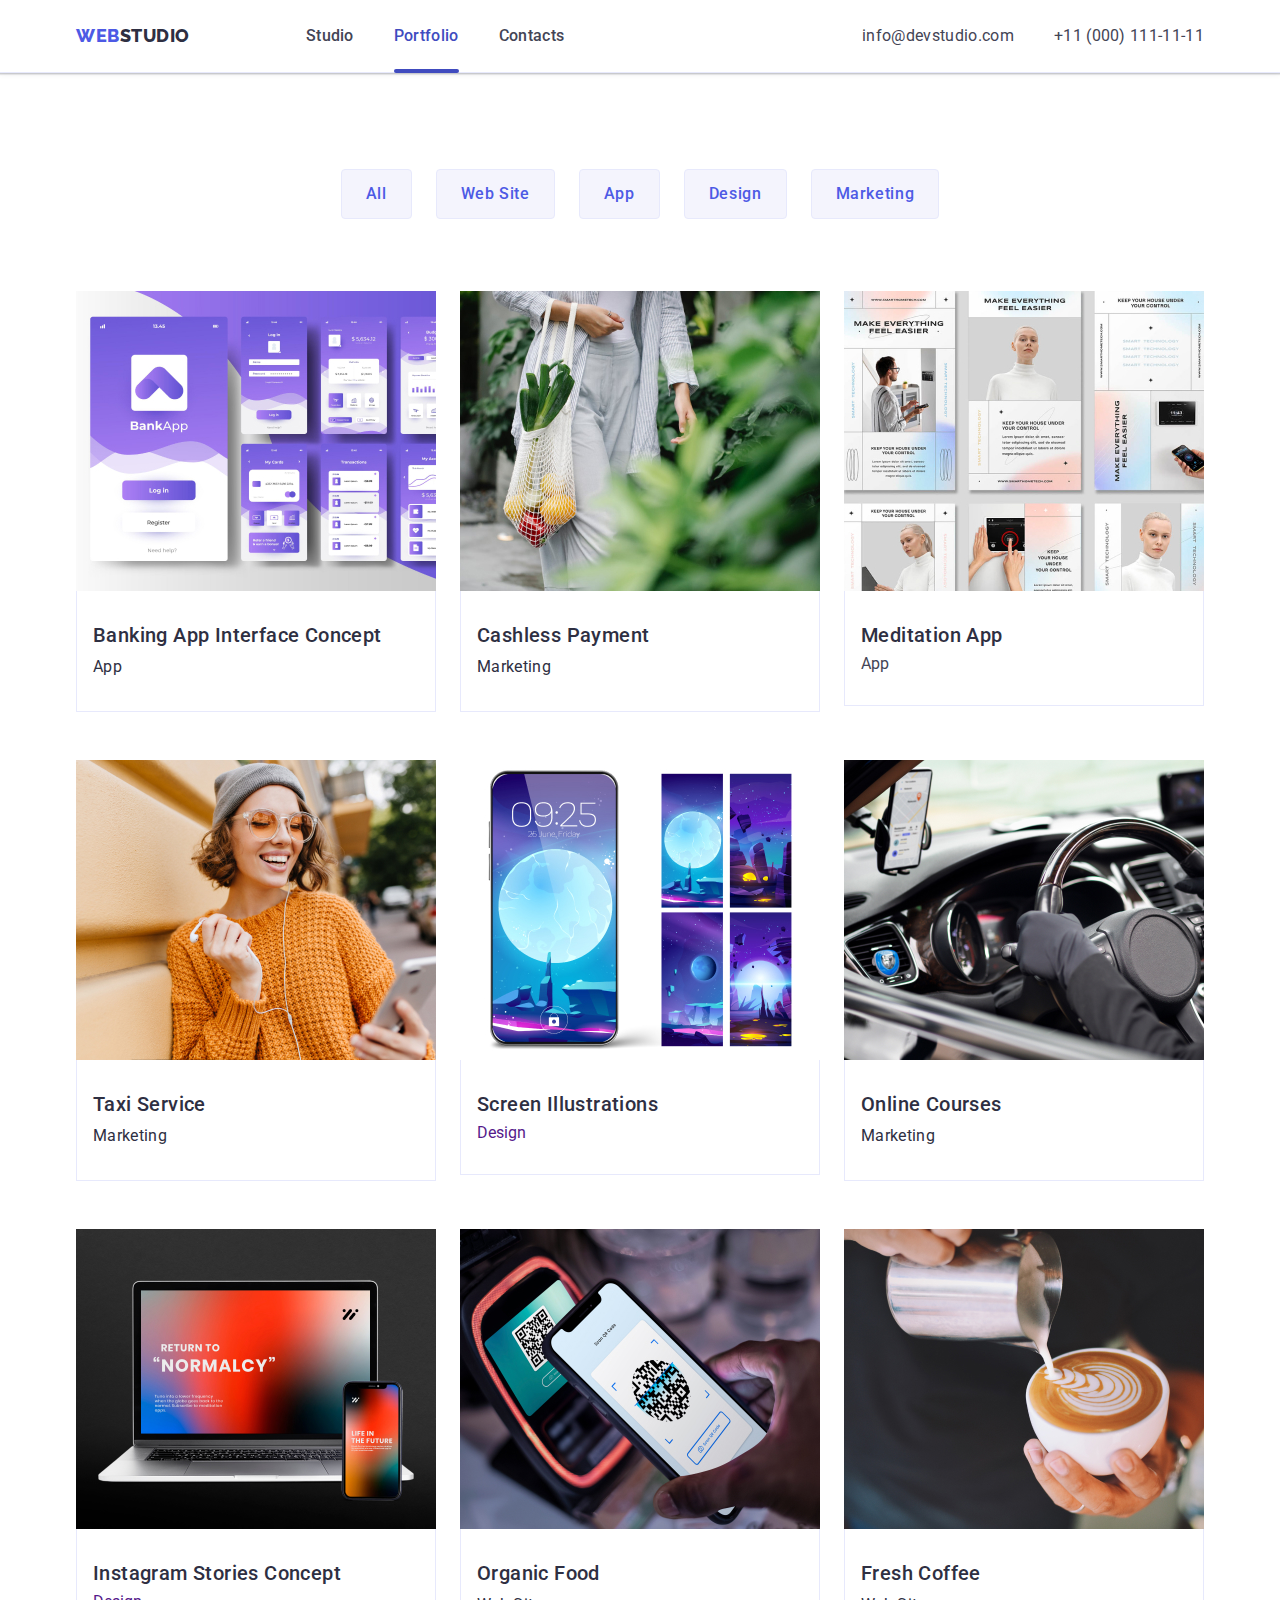
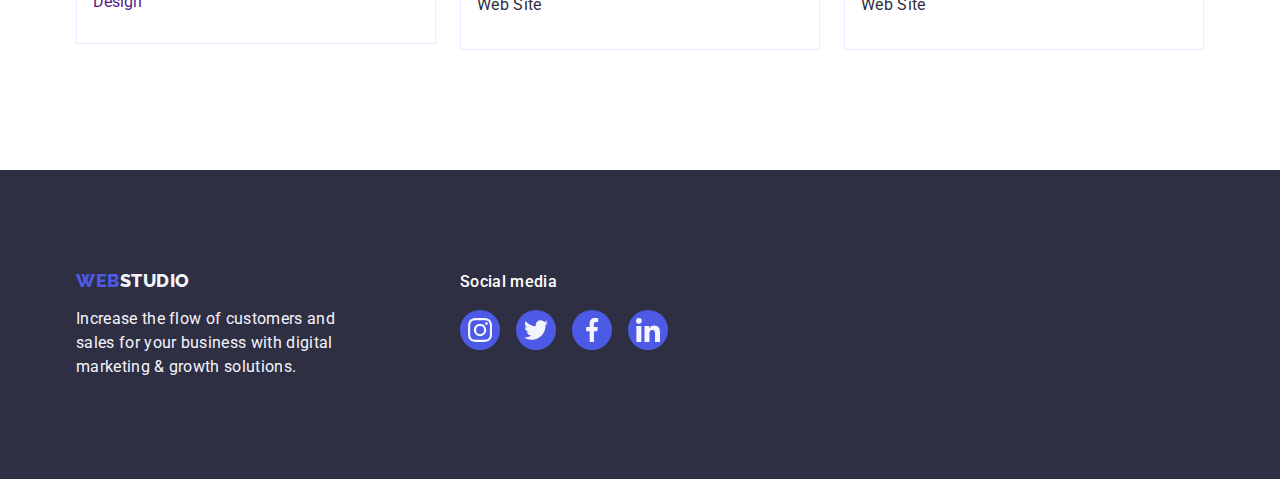
==== portfolio.html @ 9ed89370 "port" ====
<!DOCTYPE html>
<html lang="en">
  <head>
    <meta charset="UTF-8" />
    <meta name="viewport" content="width=device-width, initial-scale=1.0" />
    <title>Portfolio</title>
    <link rel="preconnect" href="https://fonts.googleapis.com" />
    <link rel="preconnect" href="https://fonts.gstatic.com" crossorigin />
    <link rel="preconnect" href="https://fonts.googleapis.com">
    <link rel="preconnect" href="https://fonts.gstatic.com" crossorigin>
    <link href="https://fonts.googleapis.com/css2?family=Montserrat:ital,wght@0,400;0,500;0,600;0,700;1,700&family=PT+Sans+Narrow:wght@400;700&family=Raleway:wght@800&display=swap" rel="stylesheet">
    <link href="https://fonts.googleapis.com/css2?family=Raleway:wght@500&family=Roboto:ital,wght@0,400;1,300&display=swap" rel="stylesheet"/>
    <link rel="preconnect" href="https://fonts.googleapis.com" />
    <link rel="preconnect" href="https://fonts.gstatic.com" crossorigin />
    <link rel="preconnect" href="https://fonts.googleapis.com">
    <link rel="preconnect" href="https://fonts.gstatic.com" crossorigin>
    <link href="https://fonts.googleapis.com/css2?family=Montserrat:ital,wght@0,400;0,500;0,600;0,700;1,700&family=PT+Sans+Narrow:wght@400;700&family=Raleway:wght@800&family=Roboto:wght@400;500;700&display=swap" rel="stylesheet">
    <link rel="stylesheet" href="https://cdn.jsdelivr.net/npm/modern-normalize@2.0.0/modern-normalize.min.css">
    <link rel="stylesheet" href="./css/styles.css" />
  </head>
  <body>
    <header class="header">
    <div class="header-nav container">
      <nav class="header-nav list">
        <a class="logo link" href="./index.html">Web<span class="header-span">Studio</span></a>
        <ul class="header-socials list">
          <li><a class="list-item link" href="./index.html">Studio</a></li>
          <li><a class="list-item current link" href="./portfolio.html">Portfolio</a></li>
          <li><a class="list-item link" href="">Contacts</a></li>
        </ul>
      </nav>
      <address class="address">
        <ul class="list">
          <li>
            <a class="address-link link" href="mailto:info@devstudio.com">info@devstudio.com</a>
          </li>
          <li>
            <a class="address-link link" href="tel:+110001111111">+11 (000) 111-11-11</a>
          </li>
        </ul>
      </address>
    </div>
    </header>
    <main>
      <section class="navigation">
        <div class="container">
        <h1 class="visually-hidden">Navigation</h1>
        <ul class="navigation-socials list">
          <li>
        <button class="navigation-button" type="button">All</button>
          </li>
          <li>
            <button class="navigation-button" type="button">Web Site</button>
          </li>
          <li>
            <button class="navigation-button" type="button">App</button>
          </li>
          <li>
            <button class="navigation-button" type="button">Design</button>
          </li>
          <li>
            <button class="navigation-button" type="button">Marketing</button>
          </li>
        </ul>
        <ul class="navigation-socials-portfolio list">
          <li class="navigation-list">
            <a href="" class="navigation-portfolio-link link">
            <div class="navigation-portfolio-image">
            <img src="./images/images-portfolio/img.jpg" alt="application interface" width="360" />
            <p class="navigation-section-image">14 Stylish and User-Friendly App Design Concepts · Task Manager App · Calorie Tracker App · Exotic Fruit Ecommerce App · Cloud Storage App</p>
            </div>
            <div class="navigation-container">
            <h2 class="navigation-title">Banking App Interface Concept</h2>
            <p class="navigation-section">App</p>
            </div>
            </a>
          </li>
          <li class="navigation-list">
            <a href="" class="navigation-portfolio-link link">
            <img src="./images/images-portfolio/img-1.jpg" alt="payment by phone" width="360" />
            <div class="navigation-container">
            <h2 class="navigation-title">Cashless Payment</h2>
            <p class="navigation-section">Marketing</p>
            </div>
            </a>
          </li>
          <li class="navigation-list">
            <a class="navigation-portfolio-link link">
            <img src="./images/images-portfolio/img-2.jpg" alt="meditation app" width="360" />
            <div class="navigation-container">
            <h2 class="navigation-title">Meditation App</h2>
            <p class="">App</p>
            </div>
            </a>
          </li>
          <li class="navigation-list">
            <a href="" class="navigation-portfolio-link link">
            <img src="./images/images-portfolio/img-3.jpg" alt="car" width="360" />
            <div class="navigation-container">
            <h2 class="navigation-title">Taxi Service</h2>
            <p class="navigation-section">Marketing</p>
            </div>
            </a>
          </li>
          <li class="navigation-list">
            <a href="" class="navigation-portfolio-link link">
            <img src="./images/images-portfolio/img-4.jpg" alt="Wallpaper for phone" width="360" />
            <div class="navigation-container">
            <h2 class="navigation-title">Screen Illustrations</h2>
            <p class="">Design</p>
            </div>
            </a>
          </li>
          <li class="navigation-list">
            <a href="" class="navigation-portfolio-link link">
            <img src="./images/images-portfolio/img-5.jpg" alt="woman with phone" width="360" />
            <div class="navigation-container">
            <h2 class="navigation-title">Online Courses</h2>
            <p class="navigation-section">Marketing</p>
            </div>
            </a>
          </li>
          <li class="navigation-list">
            <a href="" class="navigation-portfolio-link link">
            <img src="./images/images-portfolio/img-6.jpg" alt="Example of Instagram stories" width="360" />
            <div class="navigation-container">
            <h2 class="navigation-title">Instagram Stories Concept</h2>
            <p class="">Design</p>
            </div>
            </a>
          </li>
          <li class="navigation-list">
            <a href="" class="navigation-portfolio-link link">
            <img src="./images/images-portfolio/img-7.jpg" alt="Bag of vegetables" width="360" />
            <div class="navigation-container">
            <h2 class="navigation-title">Organic Food</h2>
            <p class="navigation-section">Web Site</p>
            </div>
            </a>
          </li>
          <li class="navigation-list">
            <a class="navigation-portfolio-link link">
            <img src="./images/images-portfolio/img-8.jpg" alt="Coffee" width="360" />
            <div class="navigation-container">
            <h2 class="navigation-title">Fresh Coffee</h2>
            <p class="navigation-section">Web Site</p>
            </div>
            </a>
          </li>
        </ul>
        </div>
      </section>
    </main>
    <footer class="footer">
      <div class="footer-container container">
        <div class="footer-tx">
      <a class="logo-footer link" href="./index.html">Web<span class="footer-span">Studio</span></a>
      <p class="footer-section">
        Increase the flow of customers and sales for your business with digital
        marketing & growth solutions.
      </p>
        </div>
        <div>
          <p class="footer-social-section">Social media</p>
          <ul class="footer-social-icon">
            <li class="footer-social-list">
              <a href="" class="footer-social-link">
                <svg class="footer-social-icon" width="24" height="24">
                  <use href="./images/icons.svg#icon-instagram"></use>
                </svg>
              </a>
            </li>
            <li class="footer-social-list">
              <a href="" class="footer-social-link">
                <svg class="footer-social-icon" width="24" height="24">
                  <use href="./images/icons.svg#icon-twitter"></use>
                </svg>
              </a>
            </li>
            <li class="footer-social-list">
              <a href="" class="footer-social-link">
                <svg class="footer-social-icon" width="24" height="24">
                  <use href="./images/icons.svg#icon-facebook"></use>
                </svg>
              </a>
            </li>
            <li class="footer-social-list">
              <a href="" class="footer-social-link">
                <svg class="footer-social-icon" width="24" height="24">
                  <use href="./images/icons.svg#icon-linkedin"></use>
                </svg>
              </a>
            </li>
          </ul>
        </div>
      </div>
    </footer>
  </body>
</html>
---- css/styles.css ----
/*Base style*/
:root{
--iris-color: #4D5AE5;
--ocean-color: #404BBF;
--navy-blue-color: #2E2F42;
--green-color: #31D0AA;
--slate-color: #434455;
--slate-color: #8E8F99;
--cornflower-color: #E7E9FC;
--cloud-color: #F4F4FD;
--navy-blue-modal-color: #2E2F42;
--grey-color: #2E2F42;
--white-color: #FFFFFF;
--dairy-color: #FCFCFC;

}
body{
font-family: 'Roboto', sans-serif;
color: #434455;
background-color: #FFFFFF;
}
h1,h2,h3,h4,h5,h6,p{
margin: 0;
}
ul,
ol {
list-style-type: none;
}
a{
text-decoration: none;
}
img{
display: block;
}
.visually-hidden {
position: absolute;
width: 1px;
height: 1px;
margin: -1px;
border: 0;
padding: 0;
    
white-space: nowrap;
clip-path: inset(100%);
clip: rect(0 0 0 0);
overflow: hidden;
}
.container{
width: 1158px;
margin: 0 auto;
padding: 0 15px;
}
.link{
text-decoration: none;
}
.list{
list-style: none;
display: flex;
gap: 40px;
margin: 0;
padding: 0;
}
    
/*Header styles*/
.header{
border-bottom: 1px solid #e7e9fc;
box-shadow: 0px 2px 1px rgba(46, 47, 66, 0.08), 0px 1px 1px rgba(46, 47, 66, 0.16), 0px 1px 6px rgba(46, 47, 66, 0.08);
}
.header-nav{
display: flex;
align-items: center;
}
.header-socials{
display: flex;
gap: 40px
}
.header-span{
color: #2e2f42;
}
.header-div{
display: flex;
align-items: center;
}
.logo{
font-family: 'Raleway', sans-serif;
font-weight: 800;
font-size: 18px;
line-height: 1.17;
letter-spacing: 0.03em;
text-transform: uppercase;
color: #4d5ae5;
margin-right: 76px;
display: inline-block;
}
.list-item{
display: block;
font-weight: 500;
line-height: 1.5;
letter-spacing: 0.02em;
color: #434455;
padding: 24px 0;
position: relative;
transition: color 250ms cubic-bezier(0.4, 0, 0.2, 1);
}
.list-item.current::after{
content: '';
position: absolute;
left: 0;
bottom: -1px;
width: 100%;
height: 4px;
background-color: #404bbf;
border-radius: 2px;
}
.list-item.current{
color: #404bbf;
}
.list-item:hover{
color: #404bbf;
}
.list-item:focus{
color: #404bbf;
}
.address{
font-style: normal;
margin-left: auto;
}
.address-link{
line-height: 1.5;
letter-spacing: 0.02em;
color: #434455;
transition: color 250ms cubic-bezier(0.4, 0, 0.2, 1);
}
.address-link:hover{
color: #404bbf;
}
.address-link:focus{
color: #404bbf;
}
    
/*Hero styles*/
.hero{
max-width: 1440px;
background-color: rgba(46, 47, 66, 0.7);
background-image: linear-gradient(
rgba(46, 47, 66, 0.7),
rgba(46, 47, 66, 0.7)
),
 url(../images/images-index/bk/bk-hero.jpg);
background-repeat: no-repeat;
background-position: center;
background-size: cover;
margin: 0 auto;
padding: 188px 0;
}
.hero-title{
margin: 0 auto;
font-size: 56px;
line-height: 1.07;
text-align: center;
letter-spacing: 0.02em;
color: #ffffff;
max-width: 496px;
}
.hero-button{
margin: 0 auto;
margin-top: 48px;
background-color: #4D5AE5;
font-family: 'Roboto', sans-serif;
font-size: 16px;
font-weight: 500;
line-height: 1.5;
letter-spacing: 0.04em;
color: #ffffff;
cursor: pointer;
display: block;
min-width: 169px;
height: 56px;
border: none;
border-radius: 4px;
transition: background-color 250ms cubic-bezier(0.4, 0, 0.2, 1);
}
.hero-button:hover{
background-color: #404BBF;
}
.hero-button:focus{
background-color: #404BBF;
}
    
/*Benefits styles*/
.benefits{
padding: 120px 0;
}
.benefits-title{
font-family: 'Roboto', sans-serif;
color: var(--NAVY-BLUE, #2E2F42);
margin: 0px;
margin-bottom: 8px;
font-size: 20px;
font-style: normal;
font-weight: 500;
line-height: 24px; /* 120% */
letter-spacing: 0.4px;
}
.benefits-section{
font-family: 'Roboto', sans-serif;
color: var(--NAVY-BLUE, #2E2F42);
margin: 0px;
font-family: 'Roboto', sans-serif;
font-size: 16px;
font-style: normal;
font-weight: 400;
line-height: 24px; /* 150% */
letter-spacing: 0.32px;
}
.benefits-socials{
display: flex;
gap: 24px;
margin: 0px;
padding: 0px;
}
.benefits-list{
width: calc((100% - 72px) / 4);
}
.benefits-icons{
display: flex;
align-items: center;
justify-content: center;
height: 112px;
background-color: #f4f4fd;
border-radius: 4px;
margin-bottom: 8px;
}
.benefits-icon{

}
    
/*Intent styles*/
.intent{
padding-bottom: 120px;
}
.intent-title{
font-family: 'Roboto', sans-serif;
text-align: center;
margin: 0px;
margin-bottom: 72px;
color: var(--NAVY-BLUE, #2E2F42);
font-size: 36px;
line-height: 40px; /* 111.111% */
letter-spacing: 0.72px;
text-transform: capitalize;
}
.intent-socials{
gap: 24px;
}
.intent-list{
width: calc((100% - 48px) / 3);
}
    
/*Team styles*/
.team{
background: var(--CLOUD, #F4F4FD);
padding: 120px 0;
}
.team-title{
font-family: 'Roboto', sans-serif;
color: var(--NAVY-BLUE, #2E2F42);
text-align: center;
margin-bottom: 72px;
font-size: 36px;
font-style: normal;
font-weight: 700;
line-height: 40px; /* 111.111% */
letter-spacing: 0.72px;
text-transform: capitalize;
}
.team-list{
border-radius: 0px 0px 4px 4px;
box-shadow: 0px 1px 6px rgba(46, 47, 66, 0.08), 0px 1px 1px rgba(46, 47, 66, 0.16), 0px 2px 1px rgba(46, 47, 66, 0.08);
}
.team-section{
font-family: 'Roboto', sans-serif;
color: var(--SLATE, #434455);
margin: 0px;
text-align: center;
font-size: 16px;
font-style: normal;
font-weight: 400;
line-height: 24px; /* 150% */
letter-spacing: 0.32px;
padding-bottom: 8px;
}
.team-socials{
gap: 24px;
}
.team-container{
padding: 32px 0;
border-radius: 0px 0px 4px 4px;
background: var(--WHITE, #FFF);
box-shadow: 0px 2px 1px 0px rgba(46, 47, 66, 0.08), 0px 1px 1px 0px rgba(46, 47, 66, 0.16), 0px 1px 6px 0px rgba(46, 47, 66, 0.08);

}
.team-title-card{
font-family: 'Roboto', sans-serif;
color: var(--NAVY-BLUE, #2E2F42);
margin: 0px;
text-align: center;
margin-bottom: 8px;
font-size: 20px;
font-style: normal;
font-weight: 500;
line-height: 24px; /* 120% */
letter-spacing: 0.4px;
}
.team-icons{
display: flex;
justify-content: center;
gap: 24px;
padding: 0;
}
.team-list-icon{
width: 40px;
height: 40px;
}
.team-link-icon{
width: 100%;
height: 100%;
background-color: #4d5ae5;
border-radius: 50%;
display: flex;
align-items: center;
justify-content: center;
transition: background-color 250ms cubic-bezier(0.4, 0, 0.2, 1);
cursor: pointer;
}
.team-link-icon:hover,
.team-link-icon:focus{
background-color: #404bbf;
}
.team-icon{
fill: #f4f4fd;
}

/*Customers styles*/
.customers{
padding: 120px 0;
}
.customers-title{
color: var(--NAVY-BLUE, #2E2F42);
text-align: center;
font-family: 'Roboto', sans-serif;
font-size: 36px;
font-style: normal;
font-weight: 700;
line-height: 1.11;
letter-spacing: 0.72px;
text-transform: capitalize;
margin-bottom: 72px;
}
.customers-icons{
display: flex;
gap: 24px;
padding: 0;
margin: 0;
}
.customers-list{
width: calc((100% - 120px) / 6);
height: 88px;
}
.customers-link{
width: 100%;
height: 100%;
border: 1px solid #8e8f99;
border-radius: 4px;
display: flex;
align-items: center;
justify-content: center;
color: #8e8f99;
transition: border-color 250ms cubic-bezier(0.4, 0, 0.2, 1), color 250ms cubic-bezier(0.4, 0, 0.2, 1);
}
.customers-link:hover,
.customers-link:focus {
border-color: #404bbf;
color: #404bbf;
}
.customers-icon{
fill: currentColor;
cursor: pointer;
}


/*Footer styles*/
.footer{
background-color: #2e2f42;
padding: 100px 0;
}
.footer-span{
color: #f4f4fd;
}
.footer-section{
line-height: 1.5;
color: #F4F4FD;
letter-spacing: 0.02em;
max-width: 264px;
}
.logo-footer{
font-family: 'Raleway', sans-serif;
font-weight: 800;
font-size: 18px;
line-height: 1.17;
letter-spacing: 0.03em;
text-transform: uppercase;
color: #4d5ae5;
margin-right: 76px;
display: inline-block;
margin-bottom: 16px;
}
.footer-container{
display: flex;
align-items: baseline;
width: 1158px;
padding: 0 15px;
}
.footer-tx{
margin-right: 120px
}
.footer-social-section{
font-weight: 500;
font-size: 16px;
line-height: 1.5;
letter-spacing: 0.02em;
color: #FFFFFF;
margin-bottom: 16px;
}
.footer-social-icon{
display: flex;
gap: 16px;
}
.footer-social-list{
width: 40px;
height: 40px;
}
.footer-social-link{
width: 100%;
height: 100%;
background-color: #4d5ae5;
border-radius: 50%;
display: flex;
align-items: center;
justify-content: center;
transition: background-color 250ms cubic-bezier(0.4, 0, 0.2, 1);
cursor: pointer;
}
.footer-social-link:hover{
background-color: #31d0aa;
}
.footer-social-link:focus{
background-color: #31d0aa;
}

.footer-social-icon{
fill: #f4f4fd;
padding: 0;
margin: 0;
}
    
/*navigation-portfolio*/
.navigation{
padding: 96px 0 120px 0;
}
.navigation-button{
background-color: #F4F4FD;
font-family: 'Roboto', sans-serif;
font-size: 16px;
font-weight: 500;
line-height: 1.5;
letter-spacing: 0.04em;
color: #4d5ae5;
cursor: pointer;
padding: 12px 24px;
border: 1px solid #e7e9fc;
border-radius: 4px;
transition: color 250ms cubic-bezier(0.4, 0, 0.2, 1), background-color 250ms cubic-bezier(0.4, 0, 0.2, 1), border-color 250ms cubic-bezier(0.4, 0, 0.2, 1), box-shadow 250ms cubic-bezier(0.4, 0, 0.2, 1);
}
.navigation-button:hover{
background-color: #404BBF;
color: #FFFFFF;
border: 1px solid transparent;
box-shadow: 0px 3px 1px rgba(0, 0, 0, 0.1), 0px 2px 1px rgba(0, 0, 0, 0.08), 0px 2px 2px rgba(0, 0, 0, 0.12);
}
.navigation-button:focus{
background-color: #404BBF;
color: #FFFFFF;
border: 1px solid transparent;
box-shadow: 0px 3px 1px rgba(0, 0, 0, 0.1), 0px 2px 1px rgba(0, 0, 0, 0.08), 0px 2px 2px rgba(0, 0, 0, 0.12);
}
.navigation-socials{
justify-content: center;
gap: 24px;
margin-bottom: 72px;
}
.navigation-socials-portfolio{
flex-wrap: wrap;
column-gap: 24px;
row-gap: 48px;
}
.navigation-container{
padding: 32px 16px;
border: 1px solid #e7e9fc;
border-top: none;
}
.navigation-title{
color: #2E2F42;
font-size: 20px;
font-style: normal;
font-weight: 500;
line-height: 24px;
letter-spacing: 0.4px;
margin-bottom: 8px;
}
.navigation-list{

}
.navigation-section{
color: #2E2F42;
font-size: 16px;
font-style: normal;
font-weight: 400;
line-height: 24px;
letter-spacing: 0.32px;
}
.navigation-portfolio-link{
display: block;
cursor: pointer;
transition: box-shadow 250ms cubic-bezier(0.4, 0, 0.2, 1);
}
.navigation-portfolio-link:hover{
box-shadow: 0px 1px 6px rgba(46, 47, 66, 0.08), 0px 1px 1px rgba(46, 47, 66, 0.16), 0px 2px 1px rgba(46, 47, 66, 0.08);
}
.navigation-portfolio-link:focus{
box-shadow: 0px 1px 6px rgba(46, 47, 66, 0.08), 0px 1px 1px rgba(46, 47, 66, 0.16), 0px 2px 1px rgba(46, 47, 66, 0.08);
}
.navigation-portfolio-link:hover .navigation-container .navigation-section,
.navigation-portfolio-link:focus .navigation-container .navigation-section{
transform: translateY(0%);
}
.navigation-portfolio-image{
position: relative;
overflow: hidden;
}
.navigation-section-image{
position: absolute;
top: 0;
font-size: 16px;
line-height: 1.5;
letter-spacing: 0.02em;
color: #f4f4fd;
padding: 40px 32px;
background-color: #4d5ae5;
height: 100%;
width: 100%;
transform: translateY(100%);
transition: transform 250ms cubic-bezier(0.4, 0, 0.2, 1);
}

/*container-portfolio*/
.header-container-portfolio{
display: flex;
width: 1158px;
margin: 0 auto;
padding: 0 15px;
}

/* Modal */
.backdrop{
background-color:rgba(46, 47, 66, 0.4) ;
width: 100%;
height: 100%;
position: fixed;
left: 0;
top: 0;
transition: opacity 250ms cubic-bezier(0.4, 0, 0.2, 1), visibility 250ms cubic-bezier(0.4, 0, 0.2, 1);}
.modal{
position: absolute;
top: 50%;
left: 50%;
transform: translate(-50%, -50%) scale(1);
transition: transform 250ms cubic-bezier(0.4, 0, 0.2, 1);
width: 408px;
min-height: 584px;
border-radius: 4px;
background-color: var(--DAIRY, #FCFCFC);
box-shadow: 0px 2px 1px 0px rgba(0, 0, 0, 0.20), 0px 1px 3px 0px rgba(0, 0, 0, 0.12), 0px 1px 1px 0px rgba(0, 0, 0, 0.14);
}
.backdrop .id-hidden .modal{
transform: translateY(-100%), translateX(-0%) scale(0.4);
}
.modal-button{
position: absolute;
top: 24px;
right: 24px;
border-radius: 50%;
display: flex;
justify-content: center;
align-items: center;
width: 24px;
height: 24px;
background-color: #e7e9fc;
border: 1px solid rgba(0, 0, 0, 0.1);
padding: 0;
cursor: pointer;
transition: background-color 250ms cubic-bezier(0.4, 0, 0.2, 1), border 250ms cubic-bezier(0.4, 0, 0.2, 1);
color: #2E2F42;
}
.modal-button:hover{
background-color: #404bbf;
border: none;
}
.modal-button:focus{
background-color: #404bbf;
border: none;
}
.icon-close{
fill: currentColor;
transition: fill 250ms cubic-bezier(0.4, 0, 0.2, 1);
}
.modal-button:hover,
.modal-button:focus{
color:  #FFFFFF;
}
.is-hidden{
opacity: 0;
pointer-events: none;
visibility: hidden;
}
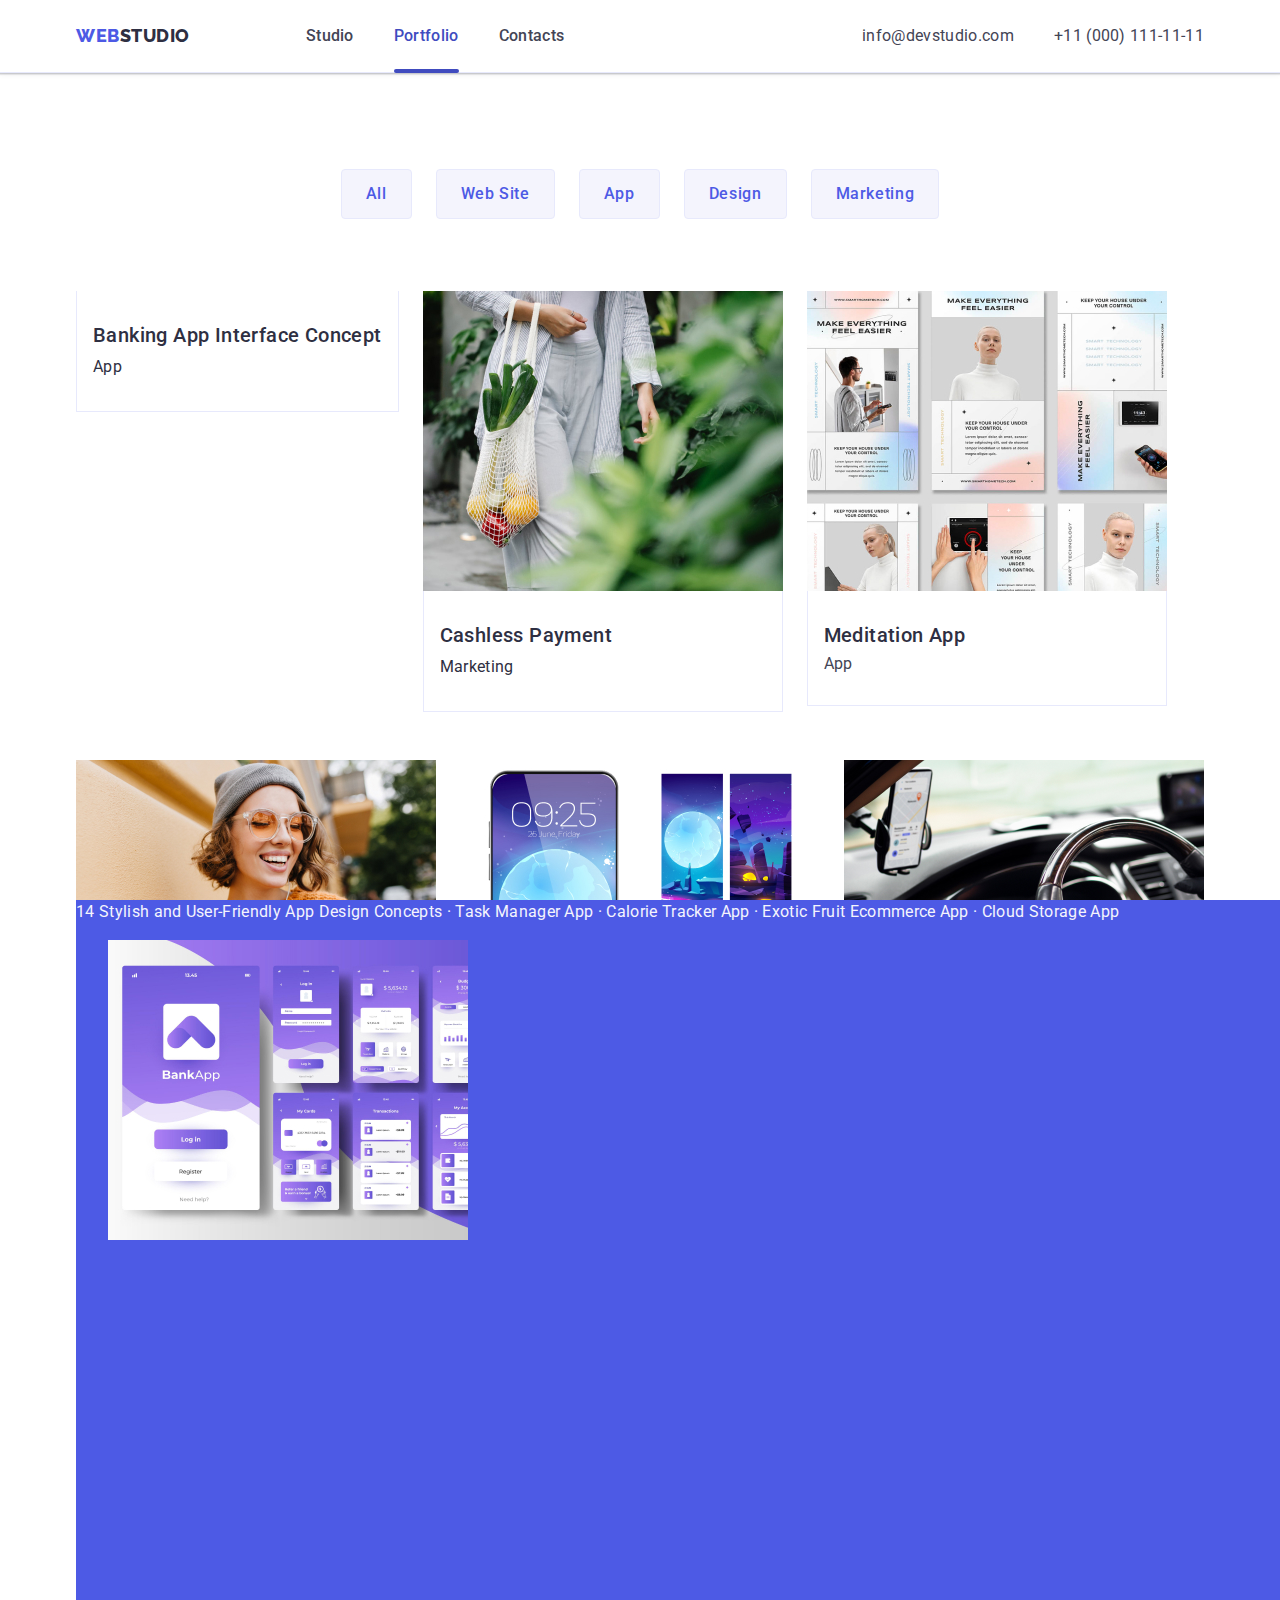
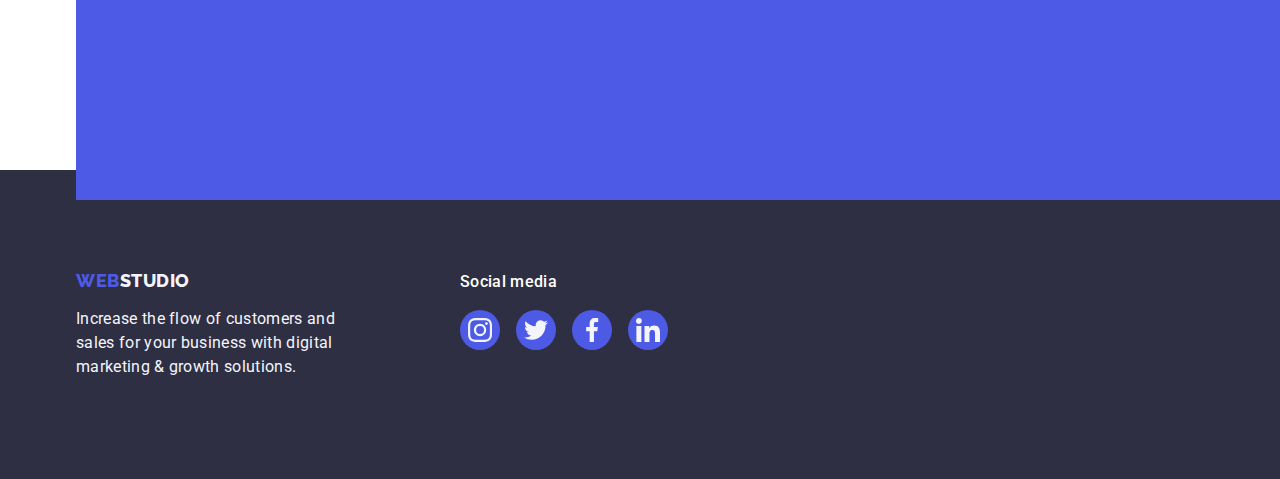
==== commit 6590784a: "port" ====
--- a/portfolio.html
+++ b/portfolio.html
@@ -65,9 +65,11 @@
         <ul class="navigation-socials-portfolio list">
           <li class="navigation-list">
             <a href="" class="navigation-portfolio-link link">
-            <div class="navigation-portfolio-image">
+            <div class="navigation-section-image">
             <img src="./images/images-portfolio/img.jpg" alt="application interface" width="360" />
-            <p class="navigation-section-image">14 Stylish and User-Friendly App Design Concepts · Task Manager App · Calorie Tracker App · Exotic Fruit Ecommerce App · Cloud Storage App</p>
+            <div class="overlay">
+              <p> 14 Stylish and User-Friendly App Design Concepts · Task Manager App · Calorie Tracker App · Exotic Fruit Ecommerce App · Cloud Storage App</p>
+            </div>
             </div>
             <div class="navigation-container">
             <h2 class="navigation-title">Banking App Interface Concept</h2>
--- a/css/styles.css
+++ b/css/styles.css
@@ -540,8 +540,8 @@
 .navigation-portfolio-link:focus{
 box-shadow: 0px 1px 6px rgba(46, 47, 66, 0.08), 0px 1px 1px rgba(46, 47, 66, 0.16), 0px 2px 1px rgba(46, 47, 66, 0.08);
 }
-.navigation-portfolio-link:hover .navigation-container .navigation-section,
-.navigation-portfolio-link:focus .navigation-container .navigation-section{
+.navigation-portfolio-link:hover .overlay,
+.navigation-portfolio-link:focus .overlay{
 transform: translateY(0%);
 }
 .navigation-portfolio-image{
@@ -562,6 +562,12 @@
 transform: translateY(100%);
 transition: transform 250ms cubic-bezier(0.4, 0, 0.2, 1);
 }
+.overlay{
+position: absolute;
+top: 0;
+left: 0;
+}
+
 
 /*container-portfolio*/
 .header-container-portfolio{
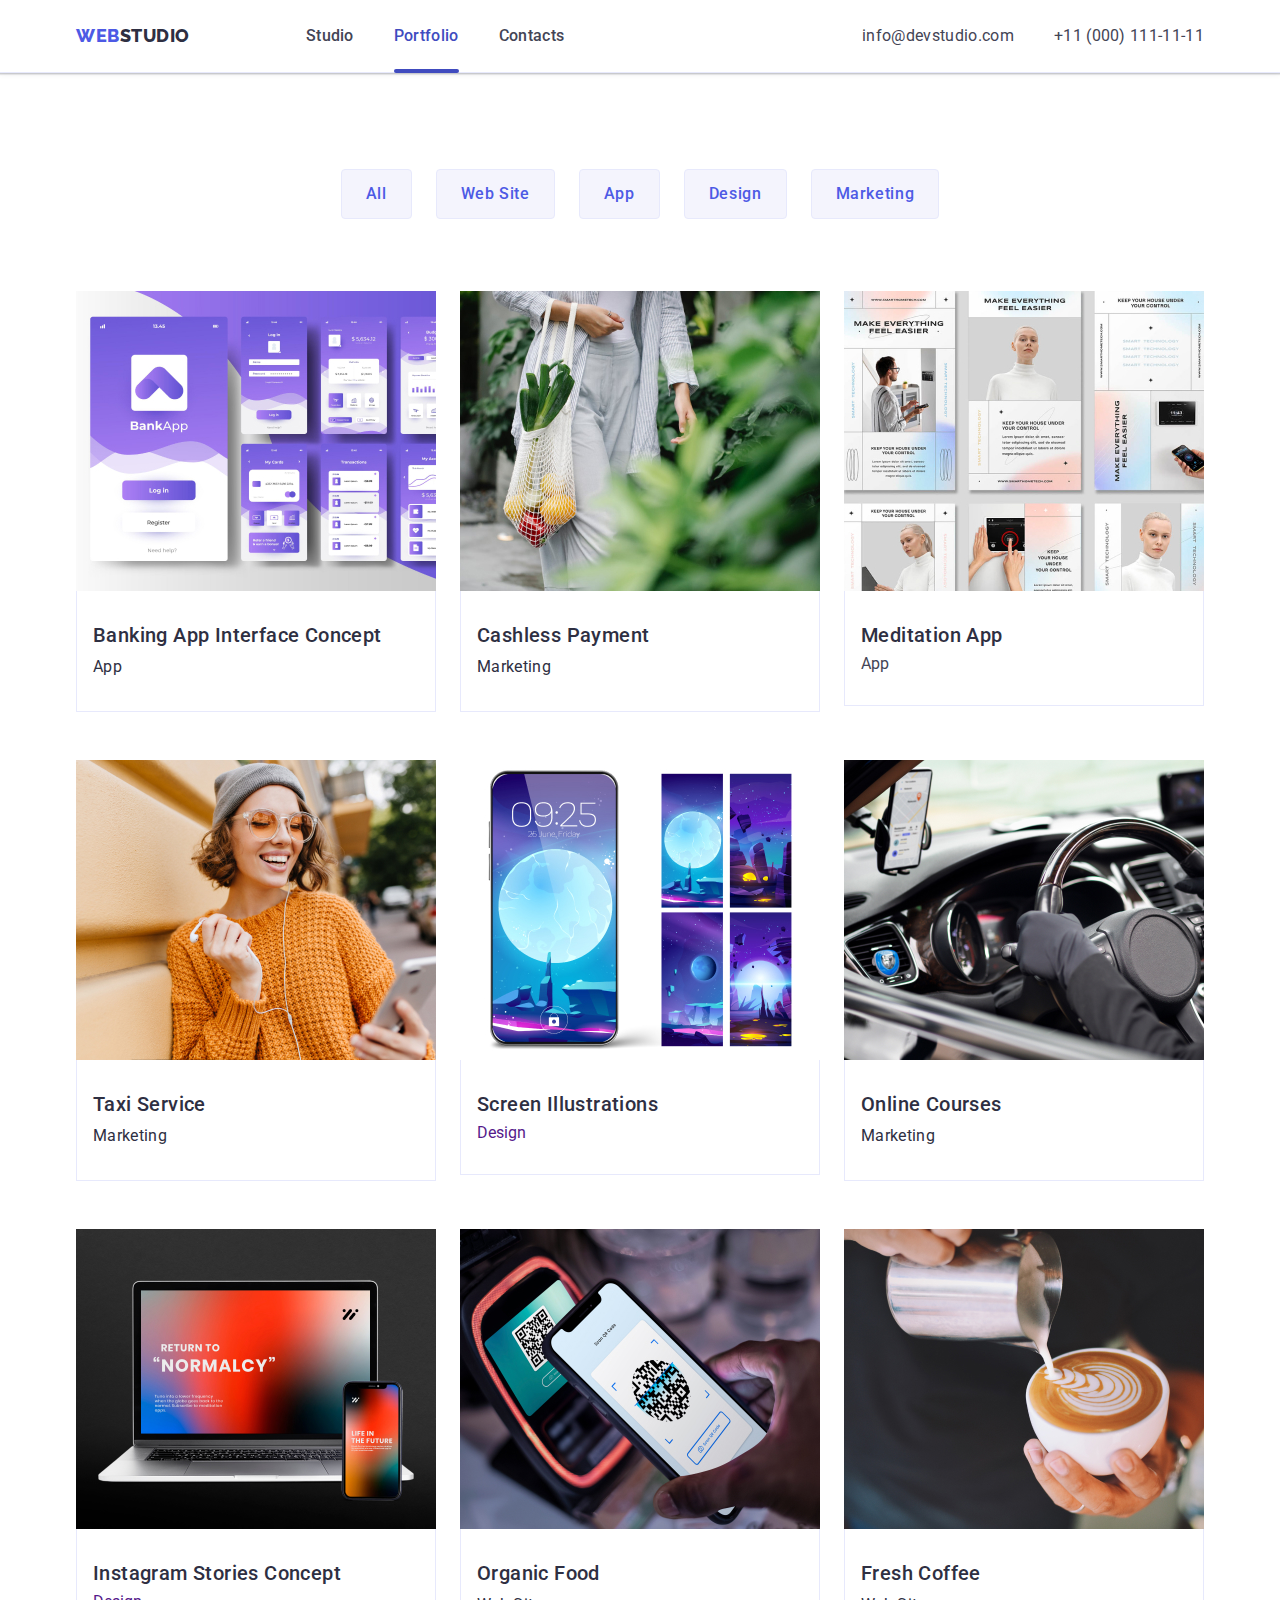
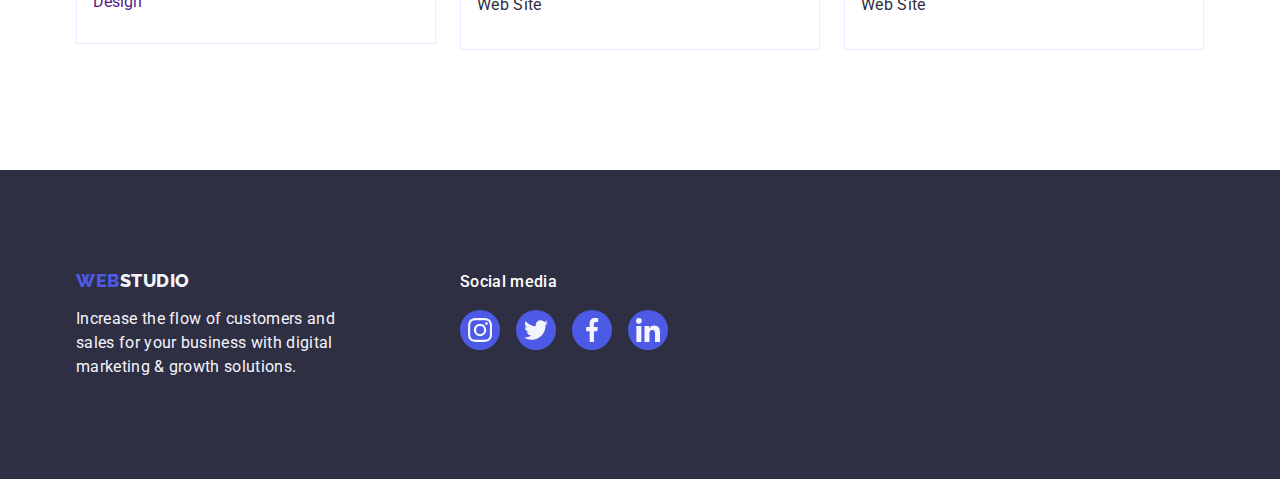
==== commit c9c08a6c: "-" ====
--- a/portfolio.html
+++ b/portfolio.html
@@ -65,11 +65,9 @@
         <ul class="navigation-socials-portfolio list">
           <li class="navigation-list">
             <a href="" class="navigation-portfolio-link link">
-            <div class="navigation-section-image">
+            <div class="navigation-portfolio-image">
             <img src="./images/images-portfolio/img.jpg" alt="application interface" width="360" />
-            <div class="overlay">
-              <p> 14 Stylish and User-Friendly App Design Concepts · Task Manager App · Calorie Tracker App · Exotic Fruit Ecommerce App · Cloud Storage App</p>
-            </div>
+            <p class="navigation-section-image">14 Stylish and User-Friendly App Design Concepts · Task Manager App · Calorie Tracker App · Exotic Fruit Ecommerce App · Cloud Storage App</p>
             </div>
             <div class="navigation-container">
             <h2 class="navigation-title">Banking App Interface Concept</h2>
@@ -79,7 +77,10 @@
           </li>
           <li class="navigation-list">
             <a href="" class="navigation-portfolio-link link">
-            <img src="./images/images-portfolio/img-1.jpg" alt="payment by phone" width="360" />
+            <div class="navigation-portfolio-image">
+            <img src="./images/images-portfolio/img-1.jpg" alt="application interface" width="360" />
+            <p class="navigation-section-image">14 Stylish and User-Friendly App Design Concepts · Task Manager App · Calorie Tracker App · Exotic Fruit Ecommerce App · Cloud Storage App</p>
+            </div>
             <div class="navigation-container">
             <h2 class="navigation-title">Cashless Payment</h2>
             <p class="navigation-section">Marketing</p>
@@ -88,7 +89,10 @@
           </li>
           <li class="navigation-list">
             <a class="navigation-portfolio-link link">
-            <img src="./images/images-portfolio/img-2.jpg" alt="meditation app" width="360" />
+            <div class="navigation-portfolio-image">
+            <img src="./images/images-portfolio/img-2.jpg" alt="application interface" width="360" />
+            <p class="navigation-section-image">14 Stylish and User-Friendly App Design Concepts · Task Manager App · Calorie Tracker App · Exotic Fruit Ecommerce App · Cloud Storage App</p>
+            </div>
             <div class="navigation-container">
             <h2 class="navigation-title">Meditation App</h2>
             <p class="">App</p>
@@ -97,7 +101,10 @@
           </li>
           <li class="navigation-list">
             <a href="" class="navigation-portfolio-link link">
-            <img src="./images/images-portfolio/img-3.jpg" alt="car" width="360" />
+            <div class="navigation-portfolio-image">
+            <img src="./images/images-portfolio/img-3.jpg" alt="application interface" width="360" />
+            <p class="navigation-section-image">14 Stylish and User-Friendly App Design Concepts · Task Manager App · Calorie Tracker App · Exotic Fruit Ecommerce App · Cloud Storage App</p>
+            </div>
             <div class="navigation-container">
             <h2 class="navigation-title">Taxi Service</h2>
             <p class="navigation-section">Marketing</p>
@@ -106,7 +113,10 @@
           </li>
           <li class="navigation-list">
             <a href="" class="navigation-portfolio-link link">
-            <img src="./images/images-portfolio/img-4.jpg" alt="Wallpaper for phone" width="360" />
+            <div class="navigation-portfolio-image">
+            <img src="./images/images-portfolio/img-4.jpg" alt="application interface" width="360" />
+            <p class="navigation-section-image">14 Stylish and User-Friendly App Design Concepts · Task Manager App · Calorie Tracker App · Exotic Fruit Ecommerce App · Cloud Storage App</p>
+            </div>
             <div class="navigation-container">
             <h2 class="navigation-title">Screen Illustrations</h2>
             <p class="">Design</p>
@@ -115,7 +125,10 @@
           </li>
           <li class="navigation-list">
             <a href="" class="navigation-portfolio-link link">
-            <img src="./images/images-portfolio/img-5.jpg" alt="woman with phone" width="360" />
+            <div class="navigation-portfolio-image">
+            <img src="./images/images-portfolio/img-5.jpg" alt="application interface" width="360" />
+            <p class="navigation-section-image">14 Stylish and User-Friendly App Design Concepts · Task Manager App · Calorie Tracker App · Exotic Fruit Ecommerce App · Cloud Storage App</p>
+            </div>
             <div class="navigation-container">
             <h2 class="navigation-title">Online Courses</h2>
             <p class="navigation-section">Marketing</p>
@@ -124,7 +137,10 @@
           </li>
           <li class="navigation-list">
             <a href="" class="navigation-portfolio-link link">
-            <img src="./images/images-portfolio/img-6.jpg" alt="Example of Instagram stories" width="360" />
+            <div class="navigation-portfolio-image">
+            <img src="./images/images-portfolio/img-6.jpg" alt="application interface" width="360" />
+            <p class="navigation-section-image">14 Stylish and User-Friendly App Design Concepts · Task Manager App · Calorie Tracker App · Exotic Fruit Ecommerce App · Cloud Storage App</p>
+            </div>
             <div class="navigation-container">
             <h2 class="navigation-title">Instagram Stories Concept</h2>
             <p class="">Design</p>
@@ -133,7 +149,10 @@
           </li>
           <li class="navigation-list">
             <a href="" class="navigation-portfolio-link link">
-            <img src="./images/images-portfolio/img-7.jpg" alt="Bag of vegetables" width="360" />
+            <div class="navigation-portfolio-image">
+            <img src="./images/images-portfolio/img-7.jpg" alt="application interface" width="360" />
+            <p class="navigation-section-image">14 Stylish and User-Friendly App Design Concepts · Task Manager App · Calorie Tracker App · Exotic Fruit Ecommerce App · Cloud Storage App</p>
+            </div>
             <div class="navigation-container">
             <h2 class="navigation-title">Organic Food</h2>
             <p class="navigation-section">Web Site</p>
@@ -142,7 +161,10 @@
           </li>
           <li class="navigation-list">
             <a class="navigation-portfolio-link link">
-            <img src="./images/images-portfolio/img-8.jpg" alt="Coffee" width="360" />
+            <div class="navigation-portfolio-image">
+            <img src="./images/images-portfolio/img-8.jpg" alt="application interface" width="360" />
+            <p class="navigation-section-image">14 Stylish and User-Friendly App Design Concepts · Task Manager App · Calorie Tracker App · Exotic Fruit Ecommerce App · Cloud Storage App</p>
+            </div>
             <div class="navigation-container">
             <h2 class="navigation-title">Fresh Coffee</h2>
             <p class="navigation-section">Web Site</p>
--- a/css/styles.css
+++ b/css/styles.css
@@ -1,641 +1,635 @@
 /*Base style*/
 :root{
---iris-color: #4D5AE5;
---ocean-color: #404BBF;
---navy-blue-color: #2E2F42;
---green-color: #31D0AA;
---slate-color: #434455;
---slate-color: #8E8F99;
---cornflower-color: #E7E9FC;
---cloud-color: #F4F4FD;
---navy-blue-modal-color: #2E2F42;
---grey-color: #2E2F42;
---white-color: #FFFFFF;
---dairy-color: #FCFCFC;
-
-}
-body{
-font-family: 'Roboto', sans-serif;
-color: #434455;
-background-color: #FFFFFF;
-}
-h1,h2,h3,h4,h5,h6,p{
-margin: 0;
-}
-ul,
-ol {
-list-style-type: none;
-}
-a{
-text-decoration: none;
-}
-img{
-display: block;
-}
-.visually-hidden {
-position: absolute;
-width: 1px;
-height: 1px;
-margin: -1px;
-border: 0;
-padding: 0;
-    
-white-space: nowrap;
-clip-path: inset(100%);
-clip: rect(0 0 0 0);
-overflow: hidden;
-}
-.container{
-width: 1158px;
-margin: 0 auto;
-padding: 0 15px;
-}
-.link{
-text-decoration: none;
-}
-.list{
-list-style: none;
-display: flex;
-gap: 40px;
-margin: 0;
-padding: 0;
-}
-    
-/*Header styles*/
-.header{
-border-bottom: 1px solid #e7e9fc;
-box-shadow: 0px 2px 1px rgba(46, 47, 66, 0.08), 0px 1px 1px rgba(46, 47, 66, 0.16), 0px 1px 6px rgba(46, 47, 66, 0.08);
-}
-.header-nav{
-display: flex;
-align-items: center;
-}
-.header-socials{
-display: flex;
-gap: 40px
-}
-.header-span{
-color: #2e2f42;
-}
-.header-div{
-display: flex;
-align-items: center;
-}
-.logo{
-font-family: 'Raleway', sans-serif;
-font-weight: 800;
-font-size: 18px;
-line-height: 1.17;
-letter-spacing: 0.03em;
-text-transform: uppercase;
-color: #4d5ae5;
-margin-right: 76px;
-display: inline-block;
-}
-.list-item{
-display: block;
-font-weight: 500;
-line-height: 1.5;
-letter-spacing: 0.02em;
-color: #434455;
-padding: 24px 0;
-position: relative;
-transition: color 250ms cubic-bezier(0.4, 0, 0.2, 1);
-}
-.list-item.current::after{
-content: '';
-position: absolute;
-left: 0;
-bottom: -1px;
-width: 100%;
-height: 4px;
-background-color: #404bbf;
-border-radius: 2px;
-}
-.list-item.current{
-color: #404bbf;
-}
-.list-item:hover{
-color: #404bbf;
-}
-.list-item:focus{
-color: #404bbf;
-}
-.address{
-font-style: normal;
-margin-left: auto;
-}
-.address-link{
-line-height: 1.5;
-letter-spacing: 0.02em;
-color: #434455;
-transition: color 250ms cubic-bezier(0.4, 0, 0.2, 1);
-}
-.address-link:hover{
-color: #404bbf;
-}
-.address-link:focus{
-color: #404bbf;
-}
-    
-/*Hero styles*/
-.hero{
-max-width: 1440px;
-background-color: rgba(46, 47, 66, 0.7);
-background-image: linear-gradient(
-rgba(46, 47, 66, 0.7),
-rgba(46, 47, 66, 0.7)
-),
- url(../images/images-index/bk/bk-hero.jpg);
-background-repeat: no-repeat;
-background-position: center;
-background-size: cover;
-margin: 0 auto;
-padding: 188px 0;
-}
-.hero-title{
-margin: 0 auto;
-font-size: 56px;
-line-height: 1.07;
-text-align: center;
-letter-spacing: 0.02em;
-color: #ffffff;
-max-width: 496px;
-}
-.hero-button{
-margin: 0 auto;
-margin-top: 48px;
-background-color: #4D5AE5;
-font-family: 'Roboto', sans-serif;
-font-size: 16px;
-font-weight: 500;
-line-height: 1.5;
-letter-spacing: 0.04em;
-color: #ffffff;
-cursor: pointer;
-display: block;
-min-width: 169px;
-height: 56px;
-border: none;
-border-radius: 4px;
-transition: background-color 250ms cubic-bezier(0.4, 0, 0.2, 1);
-}
-.hero-button:hover{
-background-color: #404BBF;
-}
-.hero-button:focus{
-background-color: #404BBF;
-}
-    
-/*Benefits styles*/
-.benefits{
-padding: 120px 0;
-}
-.benefits-title{
-font-family: 'Roboto', sans-serif;
-color: var(--NAVY-BLUE, #2E2F42);
-margin: 0px;
-margin-bottom: 8px;
-font-size: 20px;
-font-style: normal;
-font-weight: 500;
-line-height: 24px; /* 120% */
-letter-spacing: 0.4px;
-}
-.benefits-section{
-font-family: 'Roboto', sans-serif;
-color: var(--NAVY-BLUE, #2E2F42);
-margin: 0px;
-font-family: 'Roboto', sans-serif;
-font-size: 16px;
-font-style: normal;
-font-weight: 400;
-line-height: 24px; /* 150% */
-letter-spacing: 0.32px;
-}
-.benefits-socials{
-display: flex;
-gap: 24px;
-margin: 0px;
-padding: 0px;
-}
-.benefits-list{
-width: calc((100% - 72px) / 4);
-}
-.benefits-icons{
-display: flex;
-align-items: center;
-justify-content: center;
-height: 112px;
-background-color: #f4f4fd;
-border-radius: 4px;
-margin-bottom: 8px;
-}
-.benefits-icon{
-
-}
-    
-/*Intent styles*/
-.intent{
-padding-bottom: 120px;
-}
-.intent-title{
-font-family: 'Roboto', sans-serif;
-text-align: center;
-margin: 0px;
-margin-bottom: 72px;
-color: var(--NAVY-BLUE, #2E2F42);
-font-size: 36px;
-line-height: 40px; /* 111.111% */
-letter-spacing: 0.72px;
-text-transform: capitalize;
-}
-.intent-socials{
-gap: 24px;
-}
-.intent-list{
-width: calc((100% - 48px) / 3);
-}
-    
-/*Team styles*/
-.team{
-background: var(--CLOUD, #F4F4FD);
-padding: 120px 0;
-}
-.team-title{
-font-family: 'Roboto', sans-serif;
-color: var(--NAVY-BLUE, #2E2F42);
-text-align: center;
-margin-bottom: 72px;
-font-size: 36px;
-font-style: normal;
-font-weight: 700;
-line-height: 40px; /* 111.111% */
-letter-spacing: 0.72px;
-text-transform: capitalize;
-}
-.team-list{
-border-radius: 0px 0px 4px 4px;
-box-shadow: 0px 1px 6px rgba(46, 47, 66, 0.08), 0px 1px 1px rgba(46, 47, 66, 0.16), 0px 2px 1px rgba(46, 47, 66, 0.08);
-}
-.team-section{
-font-family: 'Roboto', sans-serif;
-color: var(--SLATE, #434455);
-margin: 0px;
-text-align: center;
-font-size: 16px;
-font-style: normal;
-font-weight: 400;
-line-height: 24px; /* 150% */
-letter-spacing: 0.32px;
-padding-bottom: 8px;
-}
-.team-socials{
-gap: 24px;
-}
-.team-container{
-padding: 32px 0;
-border-radius: 0px 0px 4px 4px;
-background: var(--WHITE, #FFF);
-box-shadow: 0px 2px 1px 0px rgba(46, 47, 66, 0.08), 0px 1px 1px 0px rgba(46, 47, 66, 0.16), 0px 1px 6px 0px rgba(46, 47, 66, 0.08);
-
-}
-.team-title-card{
-font-family: 'Roboto', sans-serif;
-color: var(--NAVY-BLUE, #2E2F42);
-margin: 0px;
-text-align: center;
-margin-bottom: 8px;
-font-size: 20px;
-font-style: normal;
-font-weight: 500;
-line-height: 24px; /* 120% */
-letter-spacing: 0.4px;
-}
-.team-icons{
-display: flex;
-justify-content: center;
-gap: 24px;
-padding: 0;
-}
-.team-list-icon{
-width: 40px;
-height: 40px;
-}
-.team-link-icon{
-width: 100%;
-height: 100%;
-background-color: #4d5ae5;
-border-radius: 50%;
-display: flex;
-align-items: center;
-justify-content: center;
-transition: background-color 250ms cubic-bezier(0.4, 0, 0.2, 1);
-cursor: pointer;
-}
-.team-link-icon:hover,
-.team-link-icon:focus{
-background-color: #404bbf;
-}
-.team-icon{
-fill: #f4f4fd;
-}
-
-/*Customers styles*/
-.customers{
-padding: 120px 0;
-}
-.customers-title{
-color: var(--NAVY-BLUE, #2E2F42);
-text-align: center;
-font-family: 'Roboto', sans-serif;
-font-size: 36px;
-font-style: normal;
-font-weight: 700;
-line-height: 1.11;
-letter-spacing: 0.72px;
-text-transform: capitalize;
-margin-bottom: 72px;
-}
-.customers-icons{
-display: flex;
-gap: 24px;
-padding: 0;
-margin: 0;
-}
-.customers-list{
-width: calc((100% - 120px) / 6);
-height: 88px;
-}
-.customers-link{
-width: 100%;
-height: 100%;
-border: 1px solid #8e8f99;
-border-radius: 4px;
-display: flex;
-align-items: center;
-justify-content: center;
-color: #8e8f99;
-transition: border-color 250ms cubic-bezier(0.4, 0, 0.2, 1), color 250ms cubic-bezier(0.4, 0, 0.2, 1);
-}
-.customers-link:hover,
-.customers-link:focus {
-border-color: #404bbf;
-color: #404bbf;
-}
-.customers-icon{
-fill: currentColor;
-cursor: pointer;
-}
-
-
-/*Footer styles*/
-.footer{
-background-color: #2e2f42;
-padding: 100px 0;
-}
-.footer-span{
-color: #f4f4fd;
-}
-.footer-section{
-line-height: 1.5;
-color: #F4F4FD;
-letter-spacing: 0.02em;
-max-width: 264px;
-}
-.logo-footer{
-font-family: 'Raleway', sans-serif;
-font-weight: 800;
-font-size: 18px;
-line-height: 1.17;
-letter-spacing: 0.03em;
-text-transform: uppercase;
-color: #4d5ae5;
-margin-right: 76px;
-display: inline-block;
-margin-bottom: 16px;
-}
-.footer-container{
-display: flex;
-align-items: baseline;
-width: 1158px;
-padding: 0 15px;
-}
-.footer-tx{
-margin-right: 120px
-}
-.footer-social-section{
-font-weight: 500;
-font-size: 16px;
-line-height: 1.5;
-letter-spacing: 0.02em;
-color: #FFFFFF;
-margin-bottom: 16px;
-}
-.footer-social-icon{
-display: flex;
-gap: 16px;
-}
-.footer-social-list{
-width: 40px;
-height: 40px;
-}
-.footer-social-link{
-width: 100%;
-height: 100%;
-background-color: #4d5ae5;
-border-radius: 50%;
-display: flex;
-align-items: center;
-justify-content: center;
-transition: background-color 250ms cubic-bezier(0.4, 0, 0.2, 1);
-cursor: pointer;
-}
-.footer-social-link:hover{
-background-color: #31d0aa;
-}
-.footer-social-link:focus{
-background-color: #31d0aa;
-}
-
-.footer-social-icon{
-fill: #f4f4fd;
-padding: 0;
-margin: 0;
-}
-    
-/*navigation-portfolio*/
-.navigation{
-padding: 96px 0 120px 0;
-}
-.navigation-button{
-background-color: #F4F4FD;
-font-family: 'Roboto', sans-serif;
-font-size: 16px;
-font-weight: 500;
-line-height: 1.5;
-letter-spacing: 0.04em;
-color: #4d5ae5;
-cursor: pointer;
-padding: 12px 24px;
-border: 1px solid #e7e9fc;
-border-radius: 4px;
-transition: color 250ms cubic-bezier(0.4, 0, 0.2, 1), background-color 250ms cubic-bezier(0.4, 0, 0.2, 1), border-color 250ms cubic-bezier(0.4, 0, 0.2, 1), box-shadow 250ms cubic-bezier(0.4, 0, 0.2, 1);
-}
-.navigation-button:hover{
-background-color: #404BBF;
-color: #FFFFFF;
-border: 1px solid transparent;
-box-shadow: 0px 3px 1px rgba(0, 0, 0, 0.1), 0px 2px 1px rgba(0, 0, 0, 0.08), 0px 2px 2px rgba(0, 0, 0, 0.12);
-}
-.navigation-button:focus{
-background-color: #404BBF;
-color: #FFFFFF;
-border: 1px solid transparent;
-box-shadow: 0px 3px 1px rgba(0, 0, 0, 0.1), 0px 2px 1px rgba(0, 0, 0, 0.08), 0px 2px 2px rgba(0, 0, 0, 0.12);
-}
-.navigation-socials{
-justify-content: center;
-gap: 24px;
-margin-bottom: 72px;
-}
-.navigation-socials-portfolio{
-flex-wrap: wrap;
-column-gap: 24px;
-row-gap: 48px;
-}
-.navigation-container{
-padding: 32px 16px;
-border: 1px solid #e7e9fc;
-border-top: none;
-}
-.navigation-title{
-color: #2E2F42;
-font-size: 20px;
-font-style: normal;
-font-weight: 500;
-line-height: 24px;
-letter-spacing: 0.4px;
-margin-bottom: 8px;
-}
-.navigation-list{
-
-}
-.navigation-section{
-color: #2E2F42;
-font-size: 16px;
-font-style: normal;
-font-weight: 400;
-line-height: 24px;
-letter-spacing: 0.32px;
-}
-.navigation-portfolio-link{
-display: block;
-cursor: pointer;
-transition: box-shadow 250ms cubic-bezier(0.4, 0, 0.2, 1);
-}
-.navigation-portfolio-link:hover{
-box-shadow: 0px 1px 6px rgba(46, 47, 66, 0.08), 0px 1px 1px rgba(46, 47, 66, 0.16), 0px 2px 1px rgba(46, 47, 66, 0.08);
-}
-.navigation-portfolio-link:focus{
-box-shadow: 0px 1px 6px rgba(46, 47, 66, 0.08), 0px 1px 1px rgba(46, 47, 66, 0.16), 0px 2px 1px rgba(46, 47, 66, 0.08);
-}
-.navigation-portfolio-link:hover .overlay,
-.navigation-portfolio-link:focus .overlay{
-transform: translateY(0%);
-}
-.navigation-portfolio-image{
-position: relative;
-overflow: hidden;
-}
-.navigation-section-image{
-position: absolute;
-top: 0;
-font-size: 16px;
-line-height: 1.5;
-letter-spacing: 0.02em;
-color: #f4f4fd;
-padding: 40px 32px;
-background-color: #4d5ae5;
-height: 100%;
-width: 100%;
-transform: translateY(100%);
-transition: transform 250ms cubic-bezier(0.4, 0, 0.2, 1);
-}
-.overlay{
-position: absolute;
-top: 0;
-left: 0;
-}
-
-
-/*container-portfolio*/
-.header-container-portfolio{
-display: flex;
-width: 1158px;
-margin: 0 auto;
-padding: 0 15px;
-}
-
-/* Modal */
-.backdrop{
-background-color:rgba(46, 47, 66, 0.4) ;
-width: 100%;
-height: 100%;
-position: fixed;
-left: 0;
-top: 0;
-transition: opacity 250ms cubic-bezier(0.4, 0, 0.2, 1), visibility 250ms cubic-bezier(0.4, 0, 0.2, 1);}
-.modal{
-position: absolute;
-top: 50%;
-left: 50%;
-transform: translate(-50%, -50%) scale(1);
-transition: transform 250ms cubic-bezier(0.4, 0, 0.2, 1);
-width: 408px;
-min-height: 584px;
-border-radius: 4px;
-background-color: var(--DAIRY, #FCFCFC);
-box-shadow: 0px 2px 1px 0px rgba(0, 0, 0, 0.20), 0px 1px 3px 0px rgba(0, 0, 0, 0.12), 0px 1px 1px 0px rgba(0, 0, 0, 0.14);
-}
-.backdrop .id-hidden .modal{
-transform: translateY(-100%), translateX(-0%) scale(0.4);
-}
-.modal-button{
-position: absolute;
-top: 24px;
-right: 24px;
-border-radius: 50%;
-display: flex;
-justify-content: center;
-align-items: center;
-width: 24px;
-height: 24px;
-background-color: #e7e9fc;
-border: 1px solid rgba(0, 0, 0, 0.1);
-padding: 0;
-cursor: pointer;
-transition: background-color 250ms cubic-bezier(0.4, 0, 0.2, 1), border 250ms cubic-bezier(0.4, 0, 0.2, 1);
-color: #2E2F42;
-}
-.modal-button:hover{
-background-color: #404bbf;
-border: none;
-}
-.modal-button:focus{
-background-color: #404bbf;
-border: none;
-}
-.icon-close{
-fill: currentColor;
-transition: fill 250ms cubic-bezier(0.4, 0, 0.2, 1);
-}
-.modal-button:hover,
-.modal-button:focus{
-color:  #FFFFFF;
-}
-.is-hidden{
-opacity: 0;
-pointer-events: none;
-visibility: hidden;
-}
+    --iris-color: #4D5AE5;
+    --ocean-color: #404BBF;
+    --navy-blue-color: #2E2F42;
+    --green-color: #31D0AA;
+    --slate-color: #434455;
+    --slate-color: #8E8F99;
+    --cornflower-color: #E7E9FC;
+    --cloud-color: #F4F4FD;
+    --navy-blue-modal-color: #2E2F42;
+    --grey-color: #2E2F42;
+    --white-color: #FFFFFF;
+    --dairy-color: #FCFCFC;
+    
+    }
+    body{
+    font-family: 'Roboto', sans-serif;
+    color: #434455;
+    background-color: #FFFFFF;
+    }
+    h1,h2,h3,h4,h5,h6,p{
+    margin: 0;
+    }
+    ul,
+    ol {
+    list-style-type: none;
+    }
+    a{
+    text-decoration: none;
+    }
+    img{
+    display: block;
+    }
+    .visually-hidden {
+    position: absolute;
+    width: 1px;
+    height: 1px;
+    margin: -1px;
+    border: 0;
+    padding: 0;
+        
+    white-space: nowrap;
+    clip-path: inset(100%);
+    clip: rect(0 0 0 0);
+    overflow: hidden;
+    }
+    .container{
+    width: 1158px;
+    margin: 0 auto;
+    padding: 0 15px;
+    }
+    .link{
+    text-decoration: none;
+    }
+    .list{
+    list-style: none;
+    display: flex;
+    gap: 40px;
+    margin: 0;
+    padding: 0;
+    }
+        
+    /*Header styles*/
+    .header{
+    border-bottom: 1px solid #e7e9fc;
+    box-shadow: 0px 2px 1px rgba(46, 47, 66, 0.08), 0px 1px 1px rgba(46, 47, 66, 0.16), 0px 1px 6px rgba(46, 47, 66, 0.08);
+    }
+    .header-nav{
+    display: flex;
+    align-items: center;
+    }
+    .header-socials{
+    display: flex;
+    gap: 40px
+    }
+    .header-span{
+    color: #2e2f42;
+    }
+    .header-div{
+    display: flex;
+    align-items: center;
+    }
+    .logo{
+    font-family: 'Raleway', sans-serif;
+    font-weight: 800;
+    font-size: 18px;
+    line-height: 1.17;
+    letter-spacing: 0.03em;
+    text-transform: uppercase;
+    color: #4d5ae5;
+    margin-right: 76px;
+    display: inline-block;
+    }
+    .list-item{
+    display: block;
+    font-weight: 500;
+    line-height: 1.5;
+    letter-spacing: 0.02em;
+    color: #434455;
+    padding: 24px 0;
+    position: relative;
+    transition: color 250ms cubic-bezier(0.4, 0, 0.2, 1);
+    }
+    .list-item.current::after{
+    content: '';
+    position: absolute;
+    left: 0;
+    bottom: -1px;
+    width: 100%;
+    height: 4px;
+    background-color: #404bbf;
+    border-radius: 2px;
+    }
+    .list-item.current{
+    color: #404bbf;
+    }
+    .list-item:hover{
+    color: #404bbf;
+    }
+    .list-item:focus{
+    color: #404bbf;
+    }
+    .address{
+    font-style: normal;
+    margin-left: auto;
+    }
+    .address-link{
+    line-height: 1.5;
+    letter-spacing: 0.02em;
+    color: #434455;
+    transition: color 250ms cubic-bezier(0.4, 0, 0.2, 1);
+    }
+    .address-link:hover{
+    color: #404bbf;
+    }
+    .address-link:focus{
+    color: #404bbf;
+    }
+        
+    /*Hero styles*/
+    .hero{
+    max-width: 1440px;
+    background-color: rgba(46, 47, 66, 0.7);
+    background-image: linear-gradient(
+    rgba(46, 47, 66, 0.7),
+    rgba(46, 47, 66, 0.7)
+    ),
+     url(../images/images-index/bk/bk-hero.jpg);
+    background-repeat: no-repeat;
+    background-position: center;
+    background-size: cover;
+    margin: 0 auto;
+    padding: 188px 0;
+    }
+    .hero-title{
+    margin: 0 auto;
+    font-size: 56px;
+    line-height: 1.07;
+    text-align: center;
+    letter-spacing: 0.02em;
+    color: #ffffff;
+    max-width: 496px;
+    }
+    .hero-button{
+    margin: 0 auto;
+    margin-top: 48px;
+    background-color: #4D5AE5;
+    font-family: 'Roboto', sans-serif;
+    font-size: 16px;
+    font-weight: 500;
+    line-height: 1.5;
+    letter-spacing: 0.04em;
+    color: #ffffff;
+    cursor: pointer;
+    display: block;
+    min-width: 169px;
+    height: 56px;
+    border: none;
+    border-radius: 4px;
+    transition: background-color 250ms cubic-bezier(0.4, 0, 0.2, 1);
+    }
+    .hero-button:hover{
+    background-color: #404BBF;
+    }
+    .hero-button:focus{
+    background-color: #404BBF;
+    }
+        
+    /*Benefits styles*/
+    .benefits{
+    padding: 120px 0;
+    }
+    .benefits-title{
+    font-family: 'Roboto', sans-serif;
+    color: var(--NAVY-BLUE, #2E2F42);
+    margin: 0px;
+    margin-bottom: 8px;
+    font-size: 20px;
+    font-style: normal;
+    font-weight: 500;
+    line-height: 24px; /* 120% */
+    letter-spacing: 0.4px;
+    }
+    .benefits-section{
+    font-family: 'Roboto', sans-serif;
+    color: var(--NAVY-BLUE, #2E2F42);
+    margin: 0px;
+    font-family: 'Roboto', sans-serif;
+    font-size: 16px;
+    font-style: normal;
+    font-weight: 400;
+    line-height: 24px; /* 150% */
+    letter-spacing: 0.32px;
+    }
+    .benefits-socials{
+    display: flex;
+    gap: 24px;
+    margin: 0px;
+    padding: 0px;
+    }
+    .benefits-list{
+    width: calc((100% - 72px) / 4);
+    }
+    .benefits-icons{
+    display: flex;
+    align-items: center;
+    justify-content: center;
+    height: 112px;
+    background-color: #f4f4fd;
+    border-radius: 4px;
+    margin-bottom: 8px;
+    }
+    .benefits-icon{
+    
+    }
+        
+    /*Intent styles*/
+    .intent{
+    padding-bottom: 120px;
+    }
+    .intent-title{
+    font-family: 'Roboto', sans-serif;
+    text-align: center;
+    margin: 0px;
+    margin-bottom: 72px;
+    color: var(--NAVY-BLUE, #2E2F42);
+    font-size: 36px;
+    line-height: 40px; /* 111.111% */
+    letter-spacing: 0.72px;
+    text-transform: capitalize;
+    }
+    .intent-socials{
+    gap: 24px;
+    }
+    .intent-list{
+    width: calc((100% - 48px) / 3);
+    }
+        
+    /*Team styles*/
+    .team{
+    background: var(--CLOUD, #F4F4FD);
+    padding: 120px 0;
+    }
+    .team-title{
+    font-family: 'Roboto', sans-serif;
+    color: var(--NAVY-BLUE, #2E2F42);
+    text-align: center;
+    margin-bottom: 72px;
+    font-size: 36px;
+    font-style: normal;
+    font-weight: 700;
+    line-height: 40px; /* 111.111% */
+    letter-spacing: 0.72px;
+    text-transform: capitalize;
+    }
+    .team-list{
+    border-radius: 0px 0px 4px 4px;
+    box-shadow: 0px 1px 6px rgba(46, 47, 66, 0.08), 0px 1px 1px rgba(46, 47, 66, 0.16), 0px 2px 1px rgba(46, 47, 66, 0.08);
+    }
+    .team-section{
+    font-family: 'Roboto', sans-serif;
+    color: var(--SLATE, #434455);
+    margin: 0px;
+    text-align: center;
+    font-size: 16px;
+    font-style: normal;
+    font-weight: 400;
+    line-height: 24px; /* 150% */
+    letter-spacing: 0.32px;
+    padding-bottom: 8px;
+    }
+    .team-socials{
+    gap: 24px;
+    }
+    .team-container{
+    padding: 32px 0;
+    border-radius: 0px 0px 4px 4px;
+    background: var(--WHITE, #FFF);
+    box-shadow: 0px 2px 1px 0px rgba(46, 47, 66, 0.08), 0px 1px 1px 0px rgba(46, 47, 66, 0.16), 0px 1px 6px 0px rgba(46, 47, 66, 0.08);
+    
+    }
+    .team-title-card{
+    font-family: 'Roboto', sans-serif;
+    color: var(--NAVY-BLUE, #2E2F42);
+    margin: 0px;
+    text-align: center;
+    margin-bottom: 8px;
+    font-size: 20px;
+    font-style: normal;
+    font-weight: 500;
+    line-height: 24px; /* 120% */
+    letter-spacing: 0.4px;
+    }
+    .team-icons{
+    display: flex;
+    justify-content: center;
+    gap: 24px;
+    padding: 0;
+    }
+    .team-list-icon{
+    width: 40px;
+    height: 40px;
+    }
+    .team-link-icon{
+    width: 100%;
+    height: 100%;
+    background-color: #4d5ae5;
+    border-radius: 50%;
+    display: flex;
+    align-items: center;
+    justify-content: center;
+    transition: background-color 250ms cubic-bezier(0.4, 0, 0.2, 1);
+    cursor: pointer;
+    }
+    .team-link-icon:hover,
+    .team-link-icon:focus{
+    background-color: #404bbf;
+    }
+    .team-icon{
+    fill: #f4f4fd;
+    }
+    
+    /*Customers styles*/
+    .customers{
+    padding: 120px 0;
+    }
+    .customers-title{
+    color: var(--NAVY-BLUE, #2E2F42);
+    text-align: center;
+    font-family: 'Roboto', sans-serif;
+    font-size: 36px;
+    font-style: normal;
+    font-weight: 700;
+    line-height: 1.11;
+    letter-spacing: 0.72px;
+    text-transform: capitalize;
+    margin-bottom: 72px;
+    }
+    .customers-icons{
+    display: flex;
+    gap: 24px;
+    padding: 0;
+    margin: 0;
+    }
+    .customers-list{
+    width: calc((100% - 120px) / 6);
+    height: 88px;
+    }
+    .customers-link{
+    width: 100%;
+    height: 100%;
+    border: 1px solid #8e8f99;
+    border-radius: 4px;
+    display: flex;
+    align-items: center;
+    justify-content: center;
+    color: #8e8f99;
+    transition: border-color 250ms cubic-bezier(0.4, 0, 0.2, 1), color 250ms cubic-bezier(0.4, 0, 0.2, 1);
+    }
+    .customers-link:hover,
+    .customers-link:focus {
+    border-color: #404bbf;
+    color: #404bbf;
+    }
+    .customers-icon{
+    fill: currentColor;
+    cursor: pointer;
+    }
+    
+    
+    /*Footer styles*/
+    .footer{
+    background-color: #2e2f42;
+    padding: 100px 0;
+    }
+    .footer-span{
+    color: #f4f4fd;
+    }
+    .footer-section{
+    line-height: 1.5;
+    color: #F4F4FD;
+    letter-spacing: 0.02em;
+    max-width: 264px;
+    }
+    .logo-footer{
+    font-family: 'Raleway', sans-serif;
+    font-weight: 800;
+    font-size: 18px;
+    line-height: 1.17;
+    letter-spacing: 0.03em;
+    text-transform: uppercase;
+    color: #4d5ae5;
+    margin-right: 76px;
+    display: inline-block;
+    margin-bottom: 16px;
+    }
+    .footer-container{
+    display: flex;
+    align-items: baseline;
+    width: 1158px;
+    padding: 0 15px;
+    }
+    .footer-tx{
+    margin-right: 120px
+    }
+    .footer-social-section{
+    font-weight: 500;
+    font-size: 16px;
+    line-height: 1.5;
+    letter-spacing: 0.02em;
+    color: #FFFFFF;
+    margin-bottom: 16px;
+    }
+    .footer-social-icon{
+    display: flex;
+    gap: 16px;
+    }
+    .footer-social-list{
+    width: 40px;
+    height: 40px;
+    }
+    .footer-social-link{
+    width: 100%;
+    height: 100%;
+    background-color: #4d5ae5;
+    border-radius: 50%;
+    display: flex;
+    align-items: center;
+    justify-content: center;
+    transition: background-color 250ms cubic-bezier(0.4, 0, 0.2, 1);
+    cursor: pointer;
+    }
+    .footer-social-link:hover{
+    background-color: #31d0aa;
+    }
+    .footer-social-link:focus{
+    background-color: #31d0aa;
+    }
+    
+    .footer-social-icon{
+    fill: #f4f4fd;
+    padding: 0;
+    margin: 0;
+    }
+        
+    /*navigation-portfolio*/
+    .navigation{
+    padding: 96px 0 120px 0;
+    }
+    .navigation-button{
+    background-color: #F4F4FD;
+    font-family: 'Roboto', sans-serif;
+    font-size: 16px;
+    font-weight: 500;
+    line-height: 1.5;
+    letter-spacing: 0.04em;
+    color: #4d5ae5;
+    cursor: pointer;
+    padding: 12px 24px;
+    border: 1px solid #e7e9fc;
+    border-radius: 4px;
+    transition: color 250ms cubic-bezier(0.4, 0, 0.2, 1), background-color 250ms cubic-bezier(0.4, 0, 0.2, 1), border-color 250ms cubic-bezier(0.4, 0, 0.2, 1), box-shadow 250ms cubic-bezier(0.4, 0, 0.2, 1);
+    }
+    .navigation-button:hover{
+    background-color: #404BBF;
+    color: #FFFFFF;
+    border: 1px solid transparent;
+    box-shadow: 0px 3px 1px rgba(0, 0, 0, 0.1), 0px 2px 1px rgba(0, 0, 0, 0.08), 0px 2px 2px rgba(0, 0, 0, 0.12);
+    }
+    .navigation-button:focus{
+    background-color: #404BBF;
+    color: #FFFFFF;
+    border: 1px solid transparent;
+    box-shadow: 0px 3px 1px rgba(0, 0, 0, 0.1), 0px 2px 1px rgba(0, 0, 0, 0.08), 0px 2px 2px rgba(0, 0, 0, 0.12);
+    }
+    .navigation-socials{
+    justify-content: center;
+    gap: 24px;
+    margin-bottom: 72px;
+    }
+    .navigation-socials-portfolio{
+    flex-wrap: wrap;
+    column-gap: 24px;
+    row-gap: 48px;
+    }
+    .navigation-container{
+    padding: 32px 16px;
+    border: 1px solid #e7e9fc;
+    border-top: none;
+    }
+    .navigation-title{
+    color: #2E2F42;
+    font-size: 20px;
+    font-style: normal;
+    font-weight: 500;
+    line-height: 24px;
+    letter-spacing: 0.4px;
+    margin-bottom: 8px;
+    }
+    .navigation-list{
+    
+    }
+    .navigation-section{
+    color: #2E2F42;
+    font-size: 16px;
+    font-style: normal;
+    font-weight: 400;
+    line-height: 24px;
+    letter-spacing: 0.32px;
+    }
+    .navigation-portfolio-link{
+    display: block;
+    cursor: pointer;
+    transition: box-shadow 250ms cubic-bezier(0.4, 0, 0.2, 1);
+    }
+    .navigation-portfolio-link:hover{
+    box-shadow: 0px 1px 6px rgba(46, 47, 66, 0.08), 0px 1px 1px rgba(46, 47, 66, 0.16), 0px 2px 1px rgba(46, 47, 66, 0.08);
+    }
+    .navigation-portfolio-link:focus{
+    box-shadow: 0px 1px 6px rgba(46, 47, 66, 0.08), 0px 1px 1px rgba(46, 47, 66, 0.16), 0px 2px 1px rgba(46, 47, 66, 0.08);
+    }
+    .navigation-portfolio-link:hover .navigation-container .navigation-section-image,
+    .navigation-portfolio-link:focus .navigation-container .navigation-section-image{
+    transform: translateY(0%);
+    }
+    .navigation-portfolio-image{
+    position: relative;
+    overflow: hidden;
+    }
+    .navigation-section-image{
+    position: absolute;
+    top: 0;
+    font-size: 16px;
+    line-height: 1.5;
+    letter-spacing: 0.02em;
+    color: #f4f4fd;
+    padding: 40px 32px;
+    background-color: #4d5ae5;
+    height: 100%;
+    width: 100%;
+    transform: translateY(100%);
+    transition: transform 250ms cubic-bezier(0.4, 0, 0.2, 1);
+    }
+    
+    /*container-portfolio*/
+    .header-container-portfolio{
+    display: flex;
+    width: 1158px;
+    margin: 0 auto;
+    padding: 0 15px;
+    }
+    
+    /* Modal */
+    .backdrop{
+    background-color:rgba(46, 47, 66, 0.4) ;
+    width: 100%;
+    height: 100%;
+    position: fixed;
+    left: 0;
+    top: 0;
+    transition: opacity 250ms cubic-bezier(0.4, 0, 0.2, 1), visibility 250ms cubic-bezier(0.4, 0, 0.2, 1);}
+    .modal{
+    position: absolute;
+    top: 50%;
+    left: 50%;
+    transform: translate(-50%, -50%) scale(1);
+    transition: transform 250ms cubic-bezier(0.4, 0, 0.2, 1);
+    width: 408px;
+    min-height: 584px;
+    border-radius: 4px;
+    background-color: var(--DAIRY, #FCFCFC);
+    box-shadow: 0px 2px 1px 0px rgba(0, 0, 0, 0.20), 0px 1px 3px 0px rgba(0, 0, 0, 0.12), 0px 1px 1px 0px rgba(0, 0, 0, 0.14);
+    }
+    .backdrop .id-hidden .modal{
+    transform: translateY(-100%), translateX(-0%) scale(0.4);
+    }
+    .modal-button{
+    position: absolute;
+    top: 24px;
+    right: 24px;
+    border-radius: 50%;
+    display: flex;
+    justify-content: center;
+    align-items: center;
+    width: 24px;
+    height: 24px;
+    background-color: #e7e9fc;
+    border: 1px solid rgba(0, 0, 0, 0.1);
+    padding: 0;
+    cursor: pointer;
+    transition: background-color 250ms cubic-bezier(0.4, 0, 0.2, 1), border 250ms cubic-bezier(0.4, 0, 0.2, 1);
+    color: #2E2F42;
+    }
+    .modal-button:hover{
+    background-color: #404bbf;
+    border: none;
+    }
+    .modal-button:focus{
+    background-color: #404bbf;
+    border: none;
+    }
+    .icon-close{
+    fill: currentColor;
+    transition: fill 250ms cubic-bezier(0.4, 0, 0.2, 1);
+    }
+    .modal-button:hover,
+    .modal-button:focus{
+    color:  #FFFFFF;
+    }
+    .is-hidden{
+    opacity: 0;
+    pointer-events: none;
+    visibility: hidden;
+    }